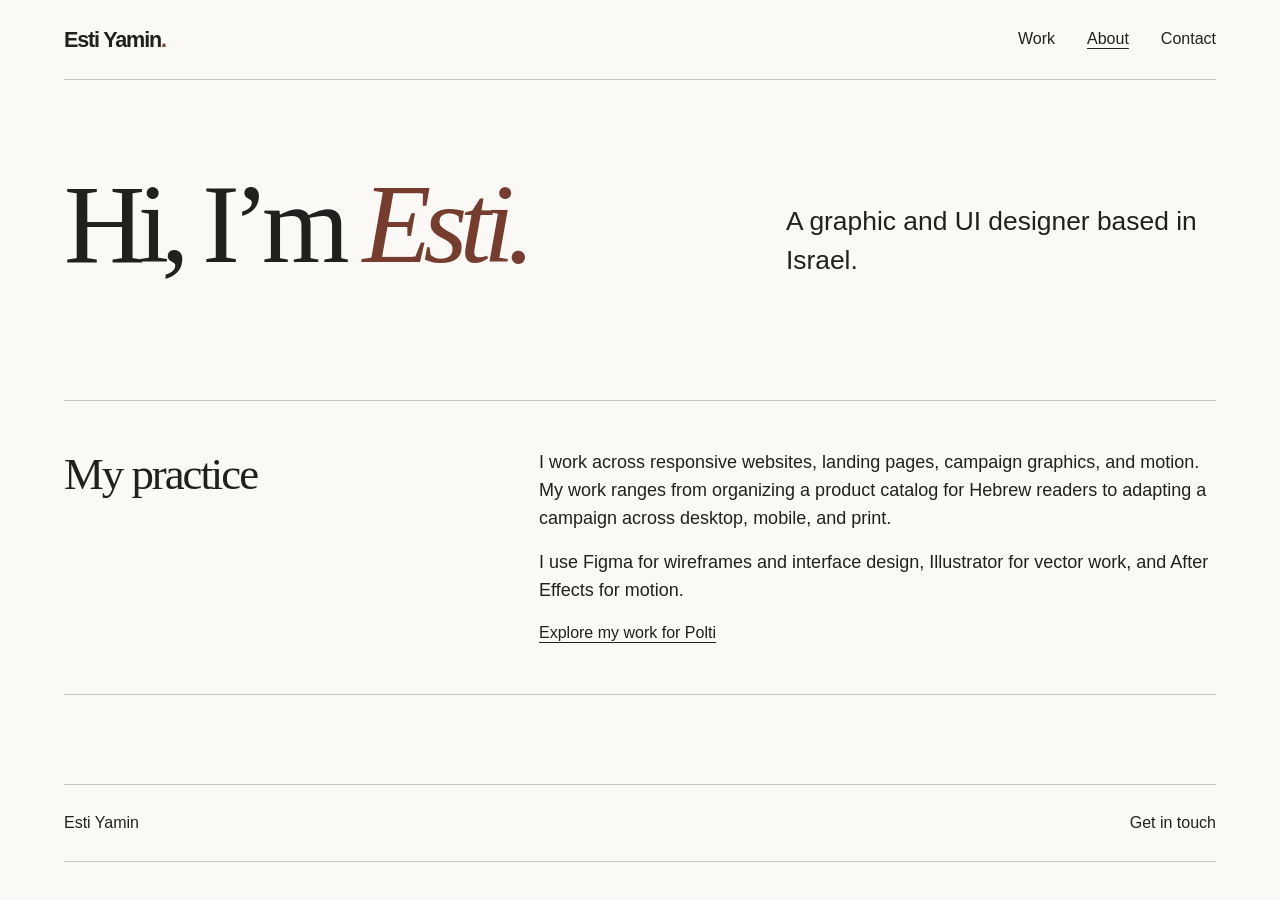
==== about/index.html @ cc82664b "Publish redesigned portfolio, Polti project and roadmap" ====
<!doctype html>
<html lang="en">
<head>
  <meta charset="utf-8">
  <meta name="viewport" content="width=device-width, initial-scale=1">
  <meta name="description" content="Meet Esti Yamin, a graphic and UI designer working across websites, campaigns and motion.">
  <title>About | Esti Yamin</title>
  <link rel="stylesheet" href="../assets/css/portfolio.css">
</head>
<body>
  <a class="skip" href="#main">Skip to content</a>
  <header class="mast">
    <a class="wordmark" href="../index.html">Esti Yamin<span>.</span></a>
    <nav aria-label="Main navigation">
      <a href="../work/index.html">Work</a>
      <a href="../about/index.html" aria-current="page">About</a>
      <a href="../contact/index.html">Contact</a>
    </nav>
  </header>
  <main id="main">
    <section class="hero"><h1>Hi, I’m <em>Esti.</em></h1><p class="lead">A graphic and UI designer based in Israel.</p></section>
    <section class="story"><h2>My practice</h2><div><p>I work across responsive websites, landing pages, campaign graphics, and motion. My work ranges from organizing a product catalog for Hebrew readers to adapting a campaign across desktop, mobile, and print.</p><p>I use Figma for wireframes and interface design, Illustrator for vector work, and After Effects for motion.</p><a href="../projects/polti/index.html">Explore my work for Polti</a></div></section>
  </main>
  <footer><a href="../index.html">Esti Yamin</a><a href="../contact/index.html">Get in touch</a></footer>
</body>
</html>
---- assets/css/portfolio.css ----
:root {
  --ink: #20211e;
  --paper: #faf9f6;
  --accent: #763d2f;
  --muted: #595953;
  --rule: #cbc9bf;
  font: 100%/1.55 -apple-system, BlinkMacSystemFont, "Segoe UI", sans-serif;
  color: var(--ink);
  background: var(--paper);
}
* { box-sizing: border-box; }
body { max-width: 81rem; margin: auto; padding-inline: clamp(1.1rem, 5vw, 5rem); }
a { color: inherit; text-underline-offset: .28em; }
a:focus-visible { outline: 3px solid #285ac4; outline-offset: 4px; }
.skip { position: absolute; top: -6rem; padding: .65rem; background: white; z-index: 2; }
.skip:focus { top: .5rem; }
.mast, nav, footer, .caption, .sectionhead { display: flex; align-items: center; justify-content: space-between; gap: 1rem; }
.mast, footer, .story, .sectionhead { border-block-end: 1px solid var(--rule); }
.mast { min-height: 5rem; }
nav { gap: clamp(.65rem, 3vw, 2rem); }
nav a, footer a { display: inline-flex; align-items: center; min-height: 44px; text-decoration: none; }
nav a:hover, footer a:hover, nav a[aria-current] { text-decoration: underline; }
.wordmark { text-decoration: none; font-size: 1.35rem; font-weight: 750; letter-spacing: -.055em; }
.wordmark span, h1 em { color: var(--accent); }
h1, h2, h3, p, figure, dl { margin: 0; }
h1, h2, .poster, .email { font-family: Georgia, "Times New Roman", serif; font-weight: 400; }
h1 { font-size: clamp(3.55rem, 8.8vw, 8rem); line-height: .97; letter-spacing: -.068em; }
h2 { font-size: clamp(1.8rem, 3.5vw, 3rem); line-height: 1.12; letter-spacing: -.045em; }
.hero, .story, .detail { display: grid; grid-template-columns: 3fr 2fr; gap: clamp(2rem, 6vw, 6rem); align-items: end; }
.hero, .casehero, .heading, .contact { padding-block: clamp(3.4rem, 7vw, 6.5rem); }
.intro { max-width: 25rem; }
.intro p, .story p, .detail p { font-size: 1.125rem; margin-bottom: 1rem; }
.sectionhead { padding-bottom: .9rem; margin-bottom: 1.25rem; }
.card { display: block; text-decoration: none; }
.art { display: grid; grid-template-columns: 44% 56%; background: #dfebe6; overflow: hidden; }
.poster { display: block; align-self: center; padding: 1rem 0 1rem 12%; color: #16463c; font-size: clamp(3.4rem, 9vw, 8.7rem); letter-spacing: -.075em; line-height: .9; }
.art img { width: 100%; height: 100%; min-height: 0; object-fit: cover; aspect-ratio: 1.65; mix-blend-mode: multiply; }
.caption { padding-block: 1.4rem; }
.caption h3 { font-size: 1.45rem; letter-spacing: -.04em; }
.caption p, figcaption, .kicker { color: var(--muted); }
.button { display: inline-block; border: 1px solid var(--ink); padding: .65rem 1.15rem; border-radius: 2rem; text-decoration: none; }
.button:hover, .card:hover .button { background: var(--ink); color: var(--paper); }
footer { margin-top: clamp(3.5rem, 7vw, 6.5rem); padding-block: 1rem; border-block: 1px solid var(--rule); }
.back { display: inline-block; padding-block: 1rem; }
.casehero { padding-top: 1.5rem; }
.kicker { margin-bottom: .8rem; }
.lead { font-size: clamp(1.2rem, 2.2vw, 1.65rem); line-height: 1.45; max-width: 35ch; }
.casehero .lead, .contact .lead { margin-top: 1.4rem; }
figcaption { margin-top: .6rem; font-size: .9rem; }
.story { grid-template-columns: 1fr 1.7fr; align-items: start; padding-block: 3rem; border-top: 1px solid var(--rule); margin-top: 2rem; }
dl { display: grid; grid-template-columns: max-content 1fr; gap: .7rem 1.5rem; }
dt { color: var(--muted); }
dd { margin: 0; }
.detail { grid-template-columns: 1fr 1fr; align-items: center; margin-top: 3rem; }
.detail img { width: 100%; height: auto; }
.detail p { margin-top: 1rem; }
.email { display: inline-block; margin-top: 2rem; font-size: clamp(1.4rem, 4vw, 3rem); }
@media (max-width: 42rem) {
  .hero, .story, .detail { grid-template-columns: 1fr; gap: 1.5rem; }
  .art img { aspect-ratio: 1.04; }
  .caption { align-items: flex-start; flex-wrap: wrap; }
  nav { font-size: .95rem; }
}
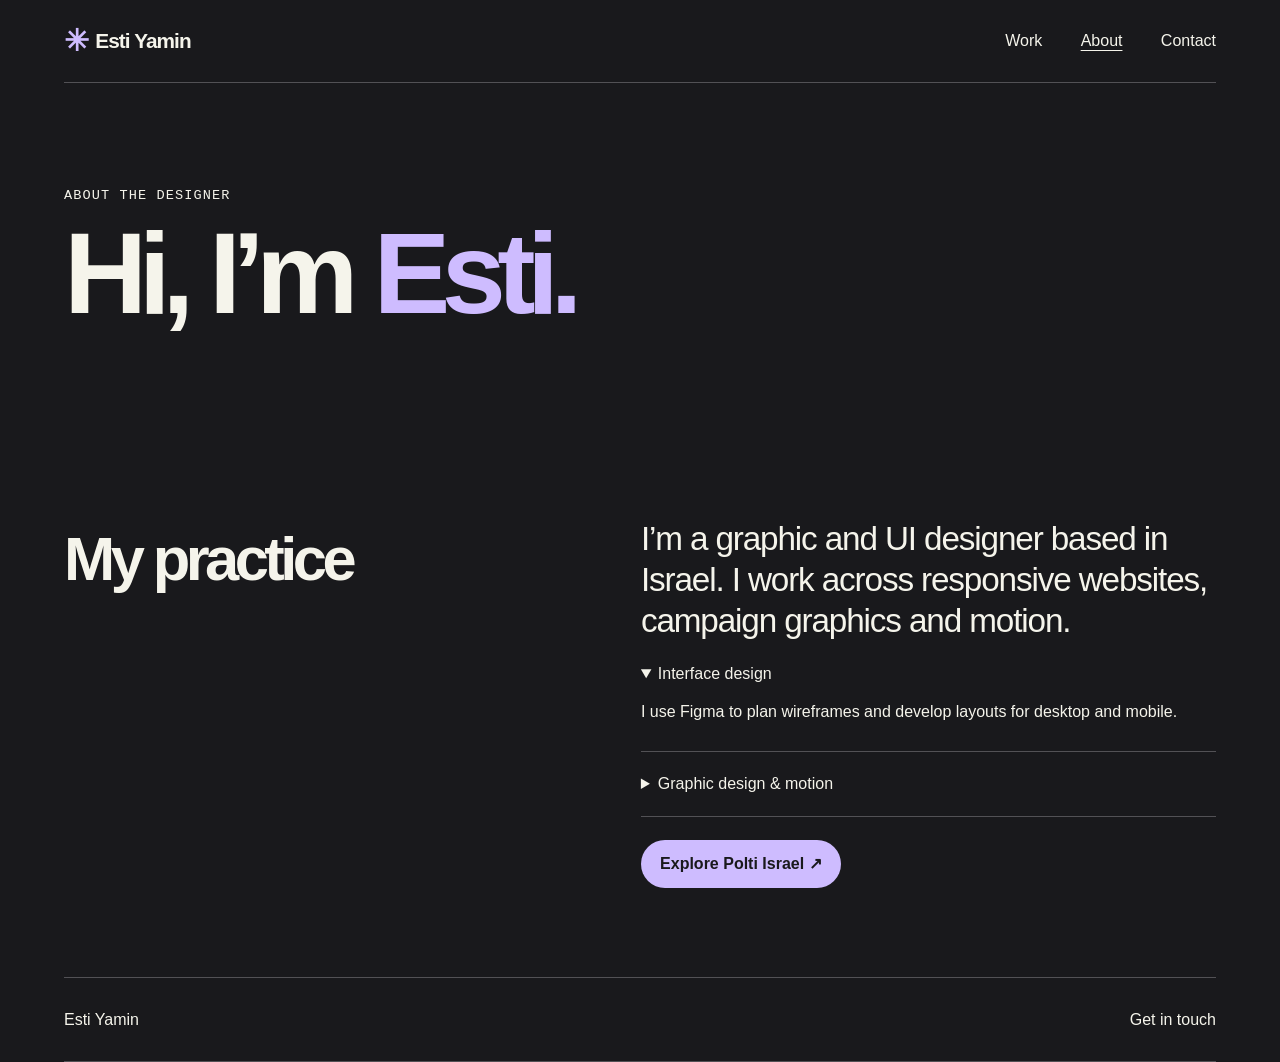
==== commit 21995997: "Rebuild portfolio with interactive print studies and Polti brand art" ====
--- a/about/index.html
+++ b/about/index.html
@@ -10,7 +10,7 @@
 <body>
   <a class="skip" href="#main">Skip to content</a>
   <header class="mast">
-    <a class="wordmark" href="../index.html">Esti Yamin<span>.</span></a>
+    <a class="wordmark" href="../index.html"><span class="mark" aria-hidden="true">✳</span> Esti Yamin</a>
     <nav aria-label="Main navigation">
       <a href="../work/index.html">Work</a>
       <a href="../about/index.html" aria-current="page">About</a>
@@ -18,8 +18,7 @@
     </nav>
   </header>
   <main id="main">
-    <section class="hero"><h1>Hi, I’m <em>Esti.</em></h1><p class="lead">A graphic and UI designer based in Israel.</p></section>
-    <section class="story"><h2>My practice</h2><div><p>I work across responsive websites, landing pages, campaign graphics, and motion. My work ranges from organizing a product catalog for Hebrew readers to adapting a campaign across desktop, mobile, and print.</p><p>I use Figma for wireframes and interface design, Illustrator for vector work, and After Effects for motion.</p><a href="../projects/polti/index.html">Explore my work for Polti</a></div></section>
+    <section class="pageintro"><p class="eyebrow">About the designer</p><h1>Hi, I’m <span>Esti.</span></h1></section><section class="brief"><div><h2>My practice</h2></div><div><p class="large">I’m a graphic and UI designer based in Israel. I work across responsive websites, campaign graphics and motion.</p><details open><summary>Interface design</summary><p>I use Figma to plan wireframes and develop layouts for desktop and mobile.</p></details><details><summary>Graphic design &amp; motion</summary><p>I use Illustrator for vector work and After Effects to bring campaign graphics into motion.</p></details><a class="pill" href="../projects/polti/index.html">Explore Polti Israel ↗</a></div></section>
   </main>
   <footer><a href="../index.html">Esti Yamin</a><a href="../contact/index.html">Get in touch</a></footer>
 </body>
--- a/assets/css/portfolio.css
+++ b/assets/css/portfolio.css
@@ -1,63 +1,86 @@
 :root {
-  --ink: #20211e;
-  --paper: #faf9f6;
-  --accent: #763d2f;
-  --muted: #595953;
-  --rule: #cbc9bf;
-  font: 100%/1.55 -apple-system, BlinkMacSystemFont, "Segoe UI", sans-serif;
-  color: var(--ink);
-  background: var(--paper);
+  --bg: #19191c;
+  --ink: #f5f4eb;
+  --lavender: #cebcff;
+  --line: #525155;
+  --red: #e32119;
+  color: var(--ink); background: var(--bg);
+  font: 100%/1.48 "Helvetica Neue", Arial, sans-serif;
 }
 * { box-sizing: border-box; }
-body { max-width: 81rem; margin: auto; padding-inline: clamp(1.1rem, 5vw, 5rem); }
-a { color: inherit; text-underline-offset: .28em; }
-a:focus-visible { outline: 3px solid #285ac4; outline-offset: 4px; }
-.skip { position: absolute; top: -6rem; padding: .65rem; background: white; z-index: 2; }
-.skip:focus { top: .5rem; }
-.mast, nav, footer, .caption, .sectionhead { display: flex; align-items: center; justify-content: space-between; gap: 1rem; }
-.mast, footer, .story, .sectionhead { border-block-end: 1px solid var(--rule); }
-.mast { min-height: 5rem; }
-nav { gap: clamp(.65rem, 3vw, 2rem); }
-nav a, footer a { display: inline-flex; align-items: center; min-height: 44px; text-decoration: none; }
-nav a:hover, footer a:hover, nav a[aria-current] { text-decoration: underline; }
-.wordmark { text-decoration: none; font-size: 1.35rem; font-weight: 750; letter-spacing: -.055em; }
-.wordmark span, h1 em { color: var(--accent); }
-h1, h2, h3, p, figure, dl { margin: 0; }
-h1, h2, .poster, .email { font-family: Georgia, "Times New Roman", serif; font-weight: 400; }
-h1 { font-size: clamp(3.55rem, 8.8vw, 8rem); line-height: .97; letter-spacing: -.068em; }
-h2 { font-size: clamp(1.8rem, 3.5vw, 3rem); line-height: 1.12; letter-spacing: -.045em; }
-.hero, .story, .detail { display: grid; grid-template-columns: 3fr 2fr; gap: clamp(2rem, 6vw, 6rem); align-items: end; }
-.hero, .casehero, .heading, .contact { padding-block: clamp(3.4rem, 7vw, 6.5rem); }
-.intro { max-width: 25rem; }
-.intro p, .story p, .detail p { font-size: 1.125rem; margin-bottom: 1rem; }
-.sectionhead { padding-bottom: .9rem; margin-bottom: 1.25rem; }
-.card { display: block; text-decoration: none; }
-.art { display: grid; grid-template-columns: 44% 56%; background: #dfebe6; overflow: hidden; }
-.poster { display: block; align-self: center; padding: 1rem 0 1rem 12%; color: #16463c; font-size: clamp(3.4rem, 9vw, 8.7rem); letter-spacing: -.075em; line-height: .9; }
-.art img { width: 100%; height: 100%; min-height: 0; object-fit: cover; aspect-ratio: 1.65; mix-blend-mode: multiply; }
-.caption { padding-block: 1.4rem; }
-.caption h3 { font-size: 1.45rem; letter-spacing: -.04em; }
-.caption p, figcaption, .kicker { color: var(--muted); }
-.button { display: inline-block; border: 1px solid var(--ink); padding: .65rem 1.15rem; border-radius: 2rem; text-decoration: none; }
-.button:hover, .card:hover .button { background: var(--ink); color: var(--paper); }
-footer { margin-top: clamp(3.5rem, 7vw, 6.5rem); padding-block: 1rem; border-block: 1px solid var(--rule); }
-.back { display: inline-block; padding-block: 1rem; }
-.casehero { padding-top: 1.5rem; }
-.kicker { margin-bottom: .8rem; }
-.lead { font-size: clamp(1.2rem, 2.2vw, 1.65rem); line-height: 1.45; max-width: 35ch; }
-.casehero .lead, .contact .lead { margin-top: 1.4rem; }
-figcaption { margin-top: .6rem; font-size: .9rem; }
-.story { grid-template-columns: 1fr 1.7fr; align-items: start; padding-block: 3rem; border-top: 1px solid var(--rule); margin-top: 2rem; }
-dl { display: grid; grid-template-columns: max-content 1fr; gap: .7rem 1.5rem; }
-dt { color: var(--muted); }
-dd { margin: 0; }
-.detail { grid-template-columns: 1fr 1fr; align-items: center; margin-top: 3rem; }
-.detail img { width: 100%; height: auto; }
-.detail p { margin-top: 1rem; }
-.email { display: inline-block; margin-top: 2rem; font-size: clamp(1.4rem, 4vw, 3rem); }
-@media (max-width: 42rem) {
-  .hero, .story, .detail { grid-template-columns: 1fr; gap: 1.5rem; }
-  .art img { aspect-ratio: 1.04; }
-  .caption { align-items: flex-start; flex-wrap: wrap; }
-  nav { font-size: .95rem; }
+body { margin: 0 auto; padding-inline: clamp(1.1rem, 5vw, 5rem); max-width: 100rem; }
+h1,h2,p,figure,dl,dd { margin: 0; }
+a,button,summary { color: inherit; text-underline-offset: .22em; }
+a:focus-visible,button:focus-visible,summary:focus-visible { outline: 3px solid #ffda5c; outline-offset: 4px; }
+.sr,.skip:not(:focus) { position: absolute; width: 1px; height: 1px; clip-path: inset(50%); overflow: hidden; }
+.mast,nav,footer,.section-head,.deck figcaption { display: flex; align-items: center; justify-content: space-between; gap: 1rem; }
+.mast,footer { padding-block: 1.2rem; border-bottom: 1px solid var(--line); }
+.mast a,footer a,.back { display: inline-flex; align-items: center; min-height: 44px; text-decoration: none; }
+.wordmark { font-weight: 700; letter-spacing: -.045em; font-size: 1.3rem; gap: .45rem; }
+.mark { color: var(--lavender); font-size: 1.85rem; }
+nav { gap: clamp(.8rem,3vw,3rem); }
+nav a:hover, a[aria-current],footer a:hover { text-decoration: underline; }
+.stage { display: grid; grid-template-columns: 1fr 1fr; align-items: center; gap: 4vw; padding-block: clamp(2.2rem,5vw,5.3rem); }
+h1,h2,.project-name { font-weight: 650; letter-spacing: -.074em; line-height: .9; }
+h1 { font-size: clamp(4rem,9vw,10rem); }
+h1 span { color: var(--lavender); }
+.headline h1 { font-size: clamp(5.1rem,11.5vw,12rem); margin-block: .9rem 1.25rem; }
+.eyebrow, .deck figcaption, .brand-panel > span:last-child { font: 500 .85rem/1.5 ui-monospace, Menlo, monospace; }
+.eyebrow { text-transform: uppercase; letter-spacing: .08em; }
+.desc { font-size: clamp(1.05rem,1.6vw,1.45rem); color: #deddd9; }
+.pill,.open { display: inline-flex; align-items: center; justify-content: center; padding: .75rem 1.2rem; min-height: 44px; border-radius: 4rem; font-weight: 650; text-decoration: none; }
+.pill { margin-top: 1.45rem; background: var(--lavender); color: var(--bg); }
+.pill:hover { background: var(--ink); }
+.deck { min-width: 0; }
+.papers { position: relative; width: 100%; height: clamp(17rem,33vw,33rem); isolation: isolate; }
+.sheet { position: absolute; inset: 6% 13%; box-shadow: 0 4px 12px #0005; transition: transform .4s; }
+.rear { background: #ff805e; transform: rotate(-15deg) translate(-4%,3%); }
+.middle { background: #d2aaff; transform: rotate(12deg) translate(5%,1%); }
+.front { overflow: hidden; background: #dbf584; color: #19191c; transform: rotate(-3deg); }
+.print { position: absolute; inset: -8% -18% 8%; display: grid; place-items: center; }
+.print i { position: absolute; width: 92%; height: 44%; border: clamp(.3rem,.75vw,.8rem) solid currentColor; border-radius: 50%; transform: rotate(var(--angle)); }
+.print i:nth-child(1) { --angle: 0deg; } .print i:nth-child(2) { --angle: 30deg; }
+.print i:nth-child(3) { --angle: 60deg; } .print i:nth-child(4) { --angle: 90deg; }
+.print i:nth-child(5) { --angle: 120deg; } .print i:nth-child(6) { --angle: 150deg; }
+.print-name { position: absolute; inset: auto auto 2% 5%; font-size: clamp(2.8rem,5vw,6rem); font-weight: 800; line-height: .9; letter-spacing: -.12em; }
+.deck[data-face="1"] .front { background: #ffc296; transform: rotate(5deg); }
+.deck[data-face="1"] .print i { border-radius: 15%; width: 65%; }
+.deck[data-face="2"] .front { background: #c4b5ff; transform: rotate(-7deg); }
+.deck[data-face="2"] .print i { width: 80%; height: 24%; border-radius: 0; }
+.deck figcaption { margin: .7rem 4% 0; color: #dbd9dc; }
+button { background: transparent; font: inherit; border: 1px solid var(--line); border-radius: 2rem; cursor: pointer; min-height: 44px; padding-inline: .9rem; }
+.section-head { padding-block: 1.4rem; border-top: 1px solid var(--line); }
+h2,.project-name { font-size: clamp(2.2rem,4.8vw,5.3rem); }
+.feature,.polti-head { display: grid; grid-template-columns: 1fr 1.12fr; position: relative; overflow: hidden; background: var(--red); color: #151518; text-decoration: none; }
+.brand-panel,.polti-head > div { display: flex; align-items: start; flex-direction: column; justify-content: center; padding: clamp(1.5rem,4.8vw,5.5rem); }
+.brand-panel img { width: clamp(6rem,11vw,11rem); padding: .65rem; background: #fff; margin-bottom: clamp(1.8rem,5vw,6rem); }
+.project-name { margin-bottom: .85rem; }
+.photo,.polti-head img { display: block; width: 100%; height: 100%; min-height: 15rem; object-fit: cover; }
+.open { position: absolute; bottom: 1rem; right: 1rem; background: var(--ink); color: var(--bg); }
+.feature:hover .open { background: var(--bg); color: var(--ink); }
+.pageintro { padding-block: clamp(3rem,8vw,8rem); }
+.pageintro h1,.polti-head h1 { margin-top: 1rem; }
+.back { margin-block: .8rem; }
+.polti-head .pill { background: var(--ink); }
+.brief,.product { display: grid; grid-template-columns: 1fr 1.15fr; gap: clamp(1.5rem,6vw,7rem); margin-block: clamp(3rem,7vw,8rem); }
+.brief h2 { margin-top: .8rem; }
+.large { font-size: clamp(1.35rem,2.6vw,2.4rem); line-height: 1.24; letter-spacing: -.034em; max-width: 38ch; }
+dl { display: grid; grid-template-columns: max-content 1fr; gap: .8rem 1.5rem; margin-top: 2rem; border-top: 1px solid var(--line); padding-top: 1rem; }
+dt { color: var(--lavender); }
+.product { align-items: center; background: var(--ink); color: var(--bg); padding-right: 3%; }
+.product img { width: 100%; }
+.product p,.contact .large { margin-block: 1.4rem; }
+details { border-bottom: 1px solid var(--line); padding-block: .75rem; }
+details p { padding: .4rem 0 1rem; } summary { padding-block: .5rem; cursor: pointer; }
+footer { border-top: 1px solid var(--line); margin-top: 4rem; }
+@media (max-width: 44rem) {
+  .stage,.brief,.product { grid-template-columns: 1fr; }
+  .stage { gap: 2rem; }
+  .deck { width: min(100%,26rem); justify-self: center; }
+  .feature,.polti-head { grid-template-columns: 1fr; }
+  .photo,.polti-head img { height: clamp(12rem,55vw,20rem); min-height: 0; }
+  .brand-panel img { margin-bottom: 1rem; }
+  .product { padding: 0 0 1.7rem; } .product > div { padding-inline: 1.4rem; }
+  .section-head { flex-wrap: wrap; }
 }
+@media (prefers-reduced-motion: reduce) { .sheet { transition: none; } }
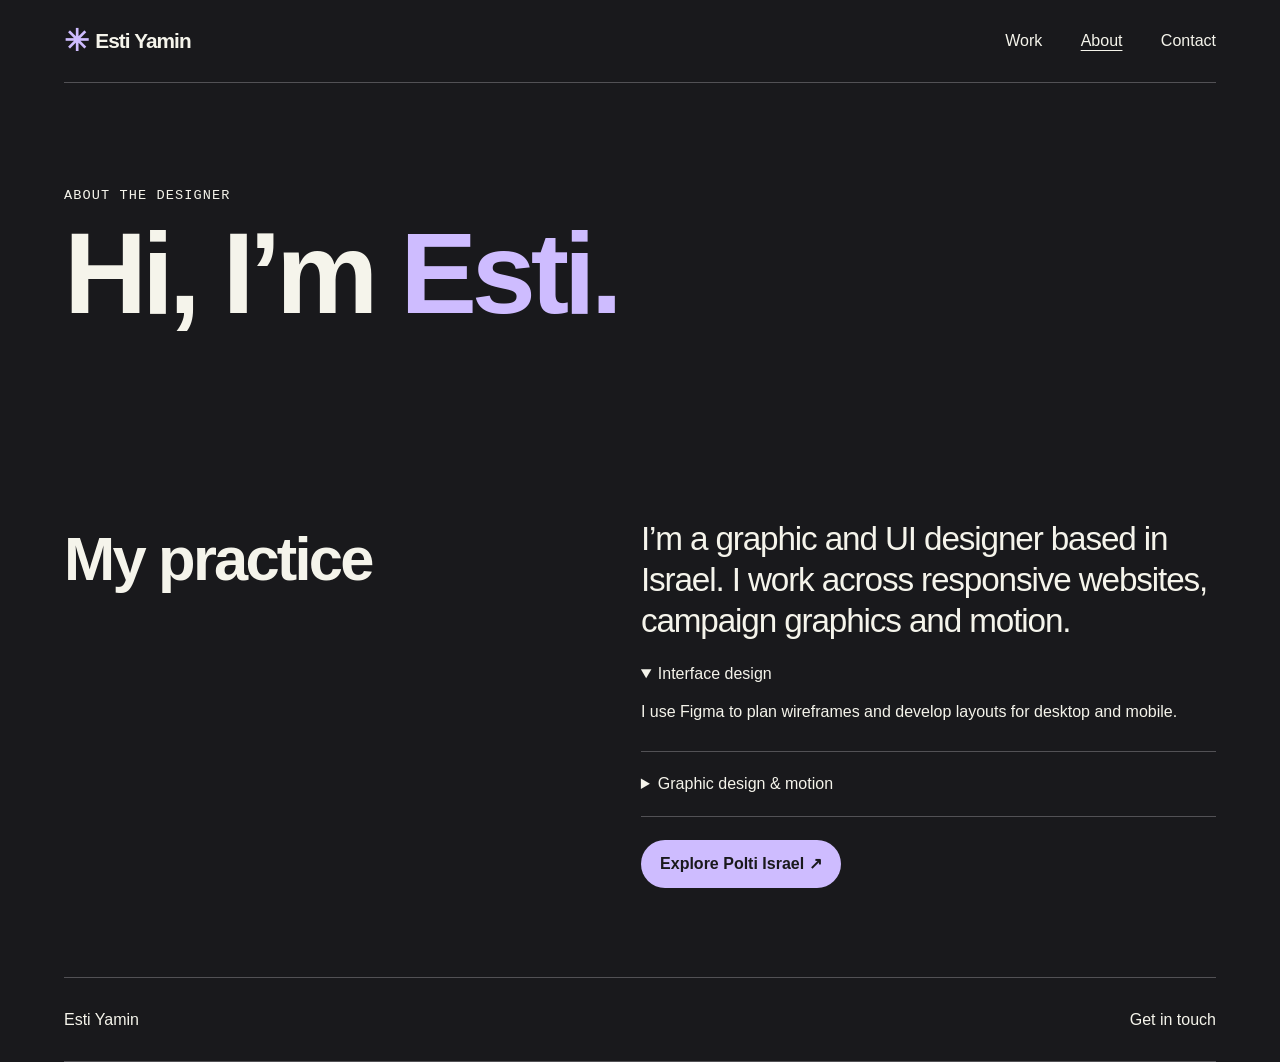
==== commit 739899ba: "Version portfolio assets to prevent mixed layouts after deployment" ====
--- a/about/index.html
+++ b/about/index.html
@@ -5,7 +5,7 @@
   <meta name="viewport" content="width=device-width, initial-scale=1">
   <meta name="description" content="Meet Esti Yamin, a graphic and UI designer working across websites, campaigns and motion.">
   <title>About | Esti Yamin</title>
-  <link rel="stylesheet" href="../assets/css/portfolio.css">
+  <link rel="stylesheet" href="../assets/css/portfolio.css?v=b69df01607c6">
 </head>
 <body>
   <a class="skip" href="#main">Skip to content</a>
--- a/assets/css/portfolio.css
+++ b/assets/css/portfolio.css
@@ -21,7 +21,7 @@
 nav { gap: clamp(.8rem,3vw,3rem); }
 nav a:hover, a[aria-current],footer a:hover { text-decoration: underline; }
 .stage { display: grid; grid-template-columns: 1fr 1fr; align-items: center; gap: 4vw; padding-block: clamp(2.2rem,5vw,5.3rem); }
-h1,h2,.project-name { font-weight: 650; letter-spacing: -.074em; line-height: .9; }
+h1,h2,.project-name { font-weight: 650; letter-spacing: -.045em; line-height: .9; }
 h1 { font-size: clamp(4rem,9vw,10rem); }
 h1 span { color: var(--lavender); }
 .headline h1 { font-size: clamp(5.1rem,11.5vw,12rem); margin-block: .9rem 1.25rem; }
@@ -47,7 +47,7 @@
 .deck[data-face="1"] .print i { border-radius: 15%; width: 65%; }
 .deck[data-face="2"] .front { background: #c4b5ff; transform: rotate(-7deg); }
 .deck[data-face="2"] .print i { width: 80%; height: 24%; border-radius: 0; }
-.deck figcaption { margin: .7rem 4% 0; color: #dbd9dc; }
+.deck figcaption { margin: 1.8rem 4% 0; color: #dbd9dc; }
 button { background: transparent; font: inherit; border: 1px solid var(--line); border-radius: 2rem; cursor: pointer; min-height: 44px; padding-inline: .9rem; }
 .section-head { padding-block: 1.4rem; border-top: 1px solid var(--line); }
 h2,.project-name { font-size: clamp(2.2rem,4.8vw,5.3rem); }
